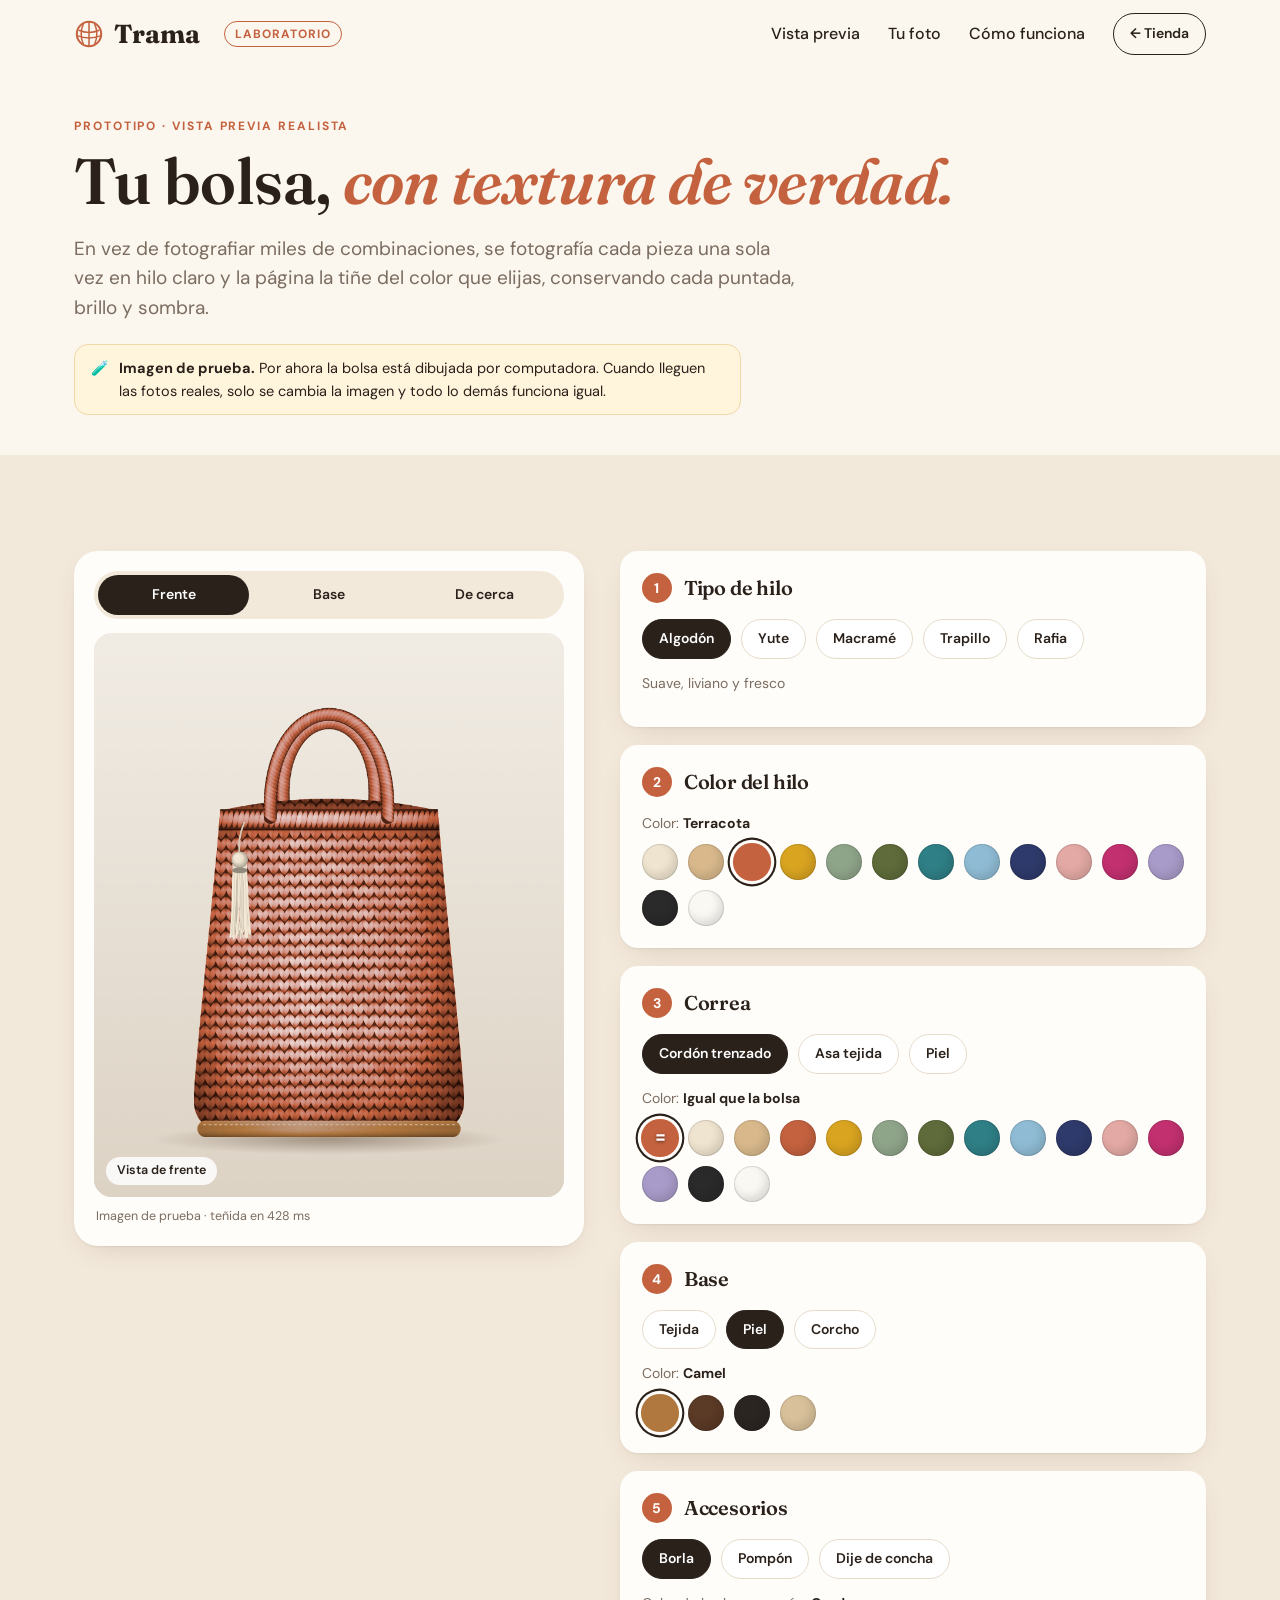
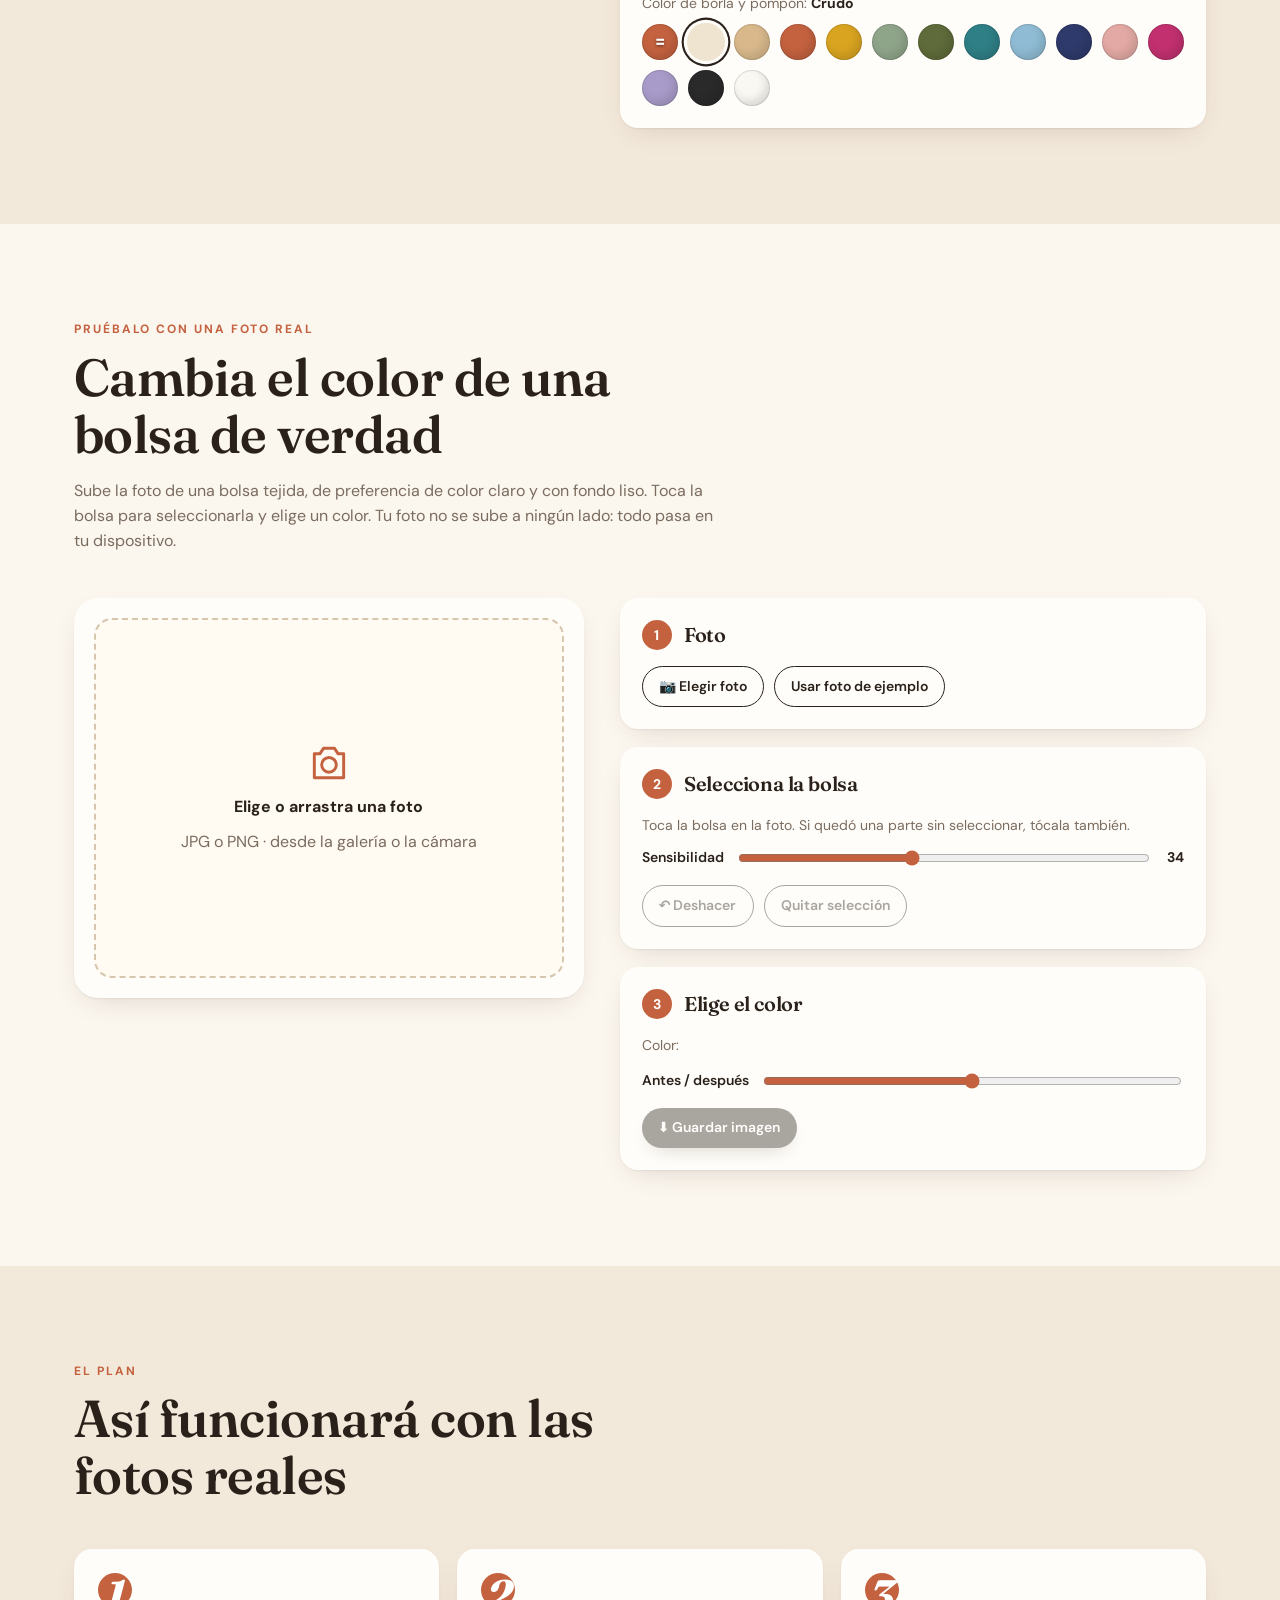
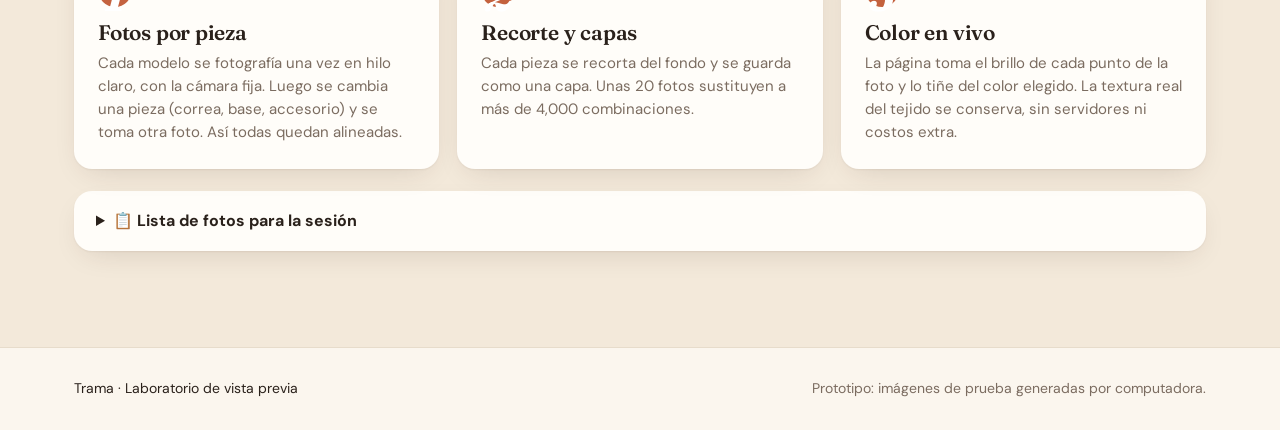
==== prototipo/index.html @ 17f7ac02 "Preview lab prototype: layered recoloring engine, test bag and try-your-photo tool" ====
<!doctype html>
<html lang="es">
<head>
  <meta charset="utf-8">
  <meta name="viewport" content="width=device-width, initial-scale=1">
  <title>Trama · Laboratorio de vista previa</title>
  <meta name="description" content="Prototipo de Trama: vista previa realista de bolsas tejidas recoloreando fotos reales por capas.">
  <meta name="robots" content="noindex">
  <link rel="preconnect" href="https://fonts.googleapis.com">
  <link rel="preconnect" href="https://fonts.gstatic.com" crossorigin>
  <link href="https://fonts.googleapis.com/css2?family=Fraunces:ital,opsz,wght@0,9..144,400;0,9..144,600;0,9..144,700;1,9..144,400;1,9..144,600&family=DM+Sans:wght@400;500;600;700&display=swap" rel="stylesheet">
  <link rel="stylesheet" href="../styles.css">
  <link rel="stylesheet" href="proto.css?v=5">
</head>
<body>
  <header class="nav">
    <div class="wrap nav-in">
      <a href="../" class="logo" aria-label="Trama, ir a la tienda">
        <svg viewBox="0 0 32 32" aria-hidden="true"><circle cx="16" cy="16" r="13" fill="none" stroke="currentColor" stroke-width="2.2"/><path d="M5 12c7 3 15 3 22 0M4 18c8 3 16 3 24 0M10 5c-3 7-3 15 0 22M16 3v26M22 5c3 7 3 15 0 22" fill="none" stroke="currentColor" stroke-width="1.6"/></svg>
        <span>Trama</span>
      </a>
      <span class="lab-badge">Laboratorio</span>
      <nav class="links">
        <a href="#lab">Vista previa</a>
        <a href="#foto">Tu foto</a>
        <a href="#como">Cómo funciona</a>
      </nav>
      <a class="btn btn-ghost btn-sm back" href="../">← Tienda</a>
    </div>
  </header>

  <main>
    <section class="wrap lab-hero">
      <p class="eyebrow">Prototipo · Vista previa realista</p>
      <h1>Tu bolsa, <em>con textura de verdad.</em></h1>
      <p class="lead">En vez de fotografiar miles de combinaciones, se fotografía cada pieza una sola vez en hilo claro y la página la tiñe del color que elijas, conservando cada puntada, brillo y sombra.</p>
      <p class="lab-note"><span aria-hidden="true">🧪</span><span><b>Imagen de prueba.</b> Por ahora la bolsa está dibujada por computadora. Cuando lleguen las fotos reales, solo se cambia la imagen y todo lo demás funciona igual.</span></p>
    </section>

    <!-- CONFIGURADOR -->
    <section class="section taller lab" id="lab">
      <div class="wrap config">
        <aside class="preview">
          <div class="preview-card">
            <div class="views" role="tablist" aria-label="Vista">
              <button role="tab" data-view="front" class="on">Frente</button>
              <button role="tab" data-view="bottom">Base</button>
              <button role="tab" data-view="close">De cerca</button>
            </div>
            <div class="lab-stage" id="labStage">
              <canvas id="stage" width="800" height="960" aria-label="Vista previa de la bolsa"></canvas>
              <span class="stage-tag" id="stageTag">Vista de frente</span>
              <span class="busy-tag">Tejiendo…</span>
            </div>
            <p class="perf" id="perf"></p>
          </div>
        </aside>

        <div class="steps">
          <div class="step">
            <h3><span>1</span> Tipo de hilo</h3>
            <div class="opts-chips" id="yarns"></div>
            <p class="label" id="yarnDesc"></p>
          </div>
          <div class="step">
            <h3><span>2</span> Color del hilo</h3>
            <p class="label">Color: <b id="colorName"></b></p>
            <div class="swatches" id="colors"></div>
          </div>
          <div class="step">
            <h3><span>3</span> Correa</h3>
            <div class="opts-chips" id="straps"></div>
            <p class="label">Color: <b id="strapColorName"></b></p>
            <div class="swatches" id="strapColors"></div>
          </div>
          <div class="step">
            <h3><span>4</span> Base</h3>
            <div class="opts-chips" id="bases"></div>
            <p class="label">Color: <b id="baseColorName"></b></p>
            <div class="swatches" id="baseColors"></div>
          </div>
          <div class="step">
            <h3><span>5</span> Accesorios</h3>
            <div class="opts-chips" id="accs"></div>
            <p class="label">Color de borla y pompón: <b id="accColorName"></b></p>
            <div class="swatches" id="accColors"></div>
          </div>
        </div>
      </div>
    </section>

    <!-- PRUEBA CON TU FOTO -->
    <section class="section" id="foto">
      <div class="wrap">
        <div class="section-head">
          <p class="eyebrow">Pruébalo con una foto real</p>
          <h2>Cambia el color de una bolsa de verdad</h2>
          <p class="muted">Sube la foto de una bolsa tejida, de preferencia de color claro y con fondo liso. Toca la bolsa para seleccionarla y elige un color. Tu foto no se sube a ningún lado: todo pasa en tu dispositivo.</p>
        </div>
        <div class="config try">
          <div class="preview">
            <div class="preview-card">
              <label class="drop" id="drop">
                <input type="file" accept="image/*" id="file" hidden>
                <svg viewBox="0 0 24 24" aria-hidden="true"><path d="M4 7h3l2-3h6l2 3h3v13H4z" fill="none" stroke="currentColor" stroke-width="1.6" stroke-linejoin="round"/><circle cx="12" cy="13" r="4" fill="none" stroke="currentColor" stroke-width="1.6"/></svg>
                <b>Elige o arrastra una foto</b>
                <span class="muted">JPG o PNG · desde la galería o la cámara</span>
              </label>
              <div class="cmp" id="cmp" hidden>
                <canvas id="photo"></canvas>
                <div class="split-line" id="splitLine" hidden></div>
                <span class="cmp-tag left" id="tagBefore" hidden>Antes</span>
                <span class="cmp-tag right" id="tagAfter" hidden>Después</span>
                <span class="cmp-hint" id="cmpHint">👆 Toca la bolsa para seleccionarla</span>
              </div>
            </div>
          </div>

          <div class="steps">
            <div class="step">
              <h3><span>1</span> Foto</h3>
              <div class="row-btns">
                <button class="btn btn-ghost btn-sm" id="pickPhoto">📷 Elegir foto</button>
                <button class="btn btn-ghost btn-sm" id="samplePhoto">Usar foto de ejemplo</button>
              </div>
            </div>
            <div class="step">
              <h3><span>2</span> Selecciona la bolsa</h3>
              <p class="label">Toca la bolsa en la foto. Si quedó una parte sin seleccionar, tócala también.</p>
              <label class="range-row">
                <span>Sensibilidad</span>
                <input type="range" id="tol" min="8" max="70" value="34">
                <b id="tolVal">34</b>
              </label>
              <div class="row-btns">
                <button class="btn btn-ghost btn-sm" id="undo" disabled>↶ Deshacer</button>
                <button class="btn btn-ghost btn-sm" id="clearSel" disabled>Quitar selección</button>
              </div>
            </div>
            <div class="step">
              <h3><span>3</span> Elige el color</h3>
              <p class="label">Color: <b id="photoColorName"></b></p>
              <div class="swatches" id="photoColors"></div>
              <label class="range-row">
                <span>Antes / después</span>
                <input type="range" id="split" min="0" max="100" value="50">
              </label>
              <button class="btn btn-primary btn-sm" id="savePhoto" disabled>⬇ Guardar imagen</button>
            </div>
          </div>
        </div>
      </div>
    </section>

    <!-- CÓMO FUNCIONARÁ -->
    <section class="section taller" id="como">
      <div class="wrap">
        <div class="section-head">
          <p class="eyebrow">El plan</p>
          <h2>Así funcionará con las fotos reales</h2>
        </div>
        <div class="how-grid">
          <article class="how-card"><span class="pn">1</span><h3>Fotos por pieza</h3><p>Cada modelo se fotografía una vez en hilo claro, con la cámara fija. Luego se cambia una pieza (correa, base, accesorio) y se toma otra foto. Así todas quedan alineadas.</p></article>
          <article class="how-card"><span class="pn">2</span><h3>Recorte y capas</h3><p>Cada pieza se recorta del fondo y se guarda como una capa. Unas 20 fotos sustituyen a más de 4,000 combinaciones.</p></article>
          <article class="how-card"><span class="pn">3</span><h3>Color en vivo</h3><p>La página toma el brillo de cada punto de la foto y lo tiñe del color elegido. La textura real del tejido se conserva, sin servidores ni costos extra.</p></article>
        </div>
        <details class="checklist">
          <summary>📋 Lista de fotos para la sesión</summary>
          <ul>
            <li><b>Bolsa de frente</b> en hilo crudo o blanco, sin correa ni accesorios. Tripié fijo, luz suave, fondo liso.</li>
            <li><b>Misma toma con cada correa</b> puesta, una foto por correa, sin mover la cámara.</li>
            <li><b>Misma toma con cada accesorio</b> (borla, pompón, dije…).</li>
            <li><b>Vista de la base</b>, una foto por tipo de base.</li>
            <li><b>De cerca (macro)</b> de cada tipo de hilo y puntada, de frente al tejido: una con luz pareja y otra con luz de lado.</li>
            <li>Modo manual: misma exposición y balance de blancos en todas, sin quemar los blancos. RAW si se puede.</li>
          </ul>
        </details>
      </div>
    </section>
  </main>

  <footer class="footer">
    <div class="wrap footer-in">
      <p>Trama · Laboratorio de vista previa</p>
      <p class="muted">Prototipo: imágenes de prueba generadas por computadora.</p>
    </div>
  </footer>

  <div class="toast" id="toast" role="status" aria-live="polite"></div>

  <script src="../bag.js"></script>
  <script src="recolor.js?v=5"></script>
  <script src="demo.js?v=5"></script>
  <script src="proto.js?v=5"></script>
</body>
</html>
---- styles.css ----
:root {
  --bg: #fbf6ee;
  --bg-2: #f3e9da;
  --card: #fffdf9;
  --ink: #2a211b;
  --muted: #7b6c60;
  --line: #e7dccb;
  --accent: #c4623f;
  --accent-ink: #fff;
  --gold: #d9a420;
  --radius: 18px;
  --shadow: 0 1px 2px rgba(60, 35, 20, .06), 0 10px 30px -12px rgba(60, 35, 20, .18);
  --serif: 'Fraunces', Georgia, serif;
  --sans: 'DM Sans', system-ui, sans-serif;
}

* { box-sizing: border-box; }
html { scroll-behavior: smooth; scroll-padding-top: 76px; }
body { margin: 0; background: var(--bg); color: var(--ink); font: 16px/1.55 var(--sans); -webkit-font-smoothing: antialiased; overflow-x: hidden; }
img, svg { display: block; max-width: 100%; }
button { font: inherit; color: inherit; cursor: pointer; }
a { color: inherit; }
.wrap { max-width: 1180px; margin: 0 auto; padding: 0 24px; }
.muted { color: var(--muted); }
.eyebrow { text-transform: uppercase; letter-spacing: .16em; font-size: 12px; font-weight: 700; color: var(--accent); margin: 0 0 10px; }
h1, h2, h3, h4 { font-family: var(--serif); font-weight: 600; line-height: 1.1; margin: 0; letter-spacing: -.01em; }

/* Botones */
.btn { display: inline-flex; align-items: center; justify-content: center; gap: 8px; border: 0; border-radius: 999px; padding: 14px 24px; font-weight: 600; text-decoration: none; transition: transform .15s, box-shadow .2s, background .2s; }
.btn:active { transform: scale(.97); }
.btn-primary { background: var(--ink); color: #fff; box-shadow: 0 8px 20px -10px rgba(42, 33, 27, .6); }
.btn-primary:hover { background: var(--accent); }
.btn-primary:disabled { opacity: .4; cursor: not-allowed; background: var(--ink); }
.btn-ghost { background: transparent; border: 1.5px solid var(--ink); }
.btn-ghost:hover { background: var(--ink); color: #fff; }
.btn-sm { padding: 9px 16px; font-size: 14px; }
.btn-block { width: 100%; }
.btn-surprise { background: linear-gradient(110deg, #f6d36b, #e98a6a, #c78ad8, #e98a6a, #f6d36b); color: #2a211b; padding: 10px 16px; font-size: 14px; background-size: 200% 100%; white-space: nowrap; animation: shimmer 4s linear infinite; }
@keyframes shimmer { to { background-position: 200% 0; } }
.icon-btn { width: 38px; height: 38px; border-radius: 50%; border: 1px solid var(--line); background: var(--card); display: grid; place-items: center; }
.icon-btn svg { width: 18px; }
.icon-btn:hover { border-color: var(--ink); }

/* Nav */
.nav { position: sticky; top: 0; z-index: 40; background: rgba(251, 246, 238, .82); backdrop-filter: blur(12px); border-bottom: 1px solid transparent; }
.nav-in { display: flex; align-items: center; gap: 24px; height: 68px; }
.logo { display: flex; align-items: center; gap: 10px; text-decoration: none; font-family: var(--serif); font-size: 26px; font-weight: 700; color: var(--ink); }
.logo svg { width: 30px; color: var(--accent); }
.links { margin-left: auto; display: flex; gap: 28px; }
.links a { text-decoration: none; font-weight: 500; position: relative; }
.links a::after { content: ''; position: absolute; left: 0; right: 100%; bottom: -4px; height: 2px; background: var(--accent); transition: right .25s; }
.links a:hover::after { right: 0; }
.cart-btn { position: relative; width: 44px; height: 44px; border-radius: 50%; border: 1.5px solid var(--ink); background: transparent; display: grid; place-items: center; }
.cart-btn svg { width: 22px; }
.cart-btn.bump { animation: bump .5s; }
@keyframes bump { 30% { transform: scale(1.2) rotate(-8deg); } 60% { transform: scale(.95) rotate(4deg); } }
.cart-count { position: absolute; top: -6px; right: -6px; min-width: 20px; height: 20px; border-radius: 10px; background: var(--accent); color: #fff; font-size: 12px; font-weight: 700; display: grid; place-items: center; padding: 0 5px; transform: scale(0); transition: transform .25s; }
.cart-count.show { transform: scale(1); }

/* Hero */
.hero { position: relative; overflow: hidden; }
.hero-in { display: grid; grid-template-columns: 1.05fr 1fr; gap: 40px; align-items: center; padding-top: 48px; padding-bottom: 56px; }
.hero h1 { font-size: clamp(44px, 6.4vw, 84px); font-weight: 600; }
.hero h1 em { color: var(--accent); font-weight: 400; }
.lead { font-size: 19px; color: var(--muted); max-width: 30em; margin: 22px 0 30px; }
.hero-cta { display: flex; gap: 12px; flex-wrap: wrap; }
.hero-facts { list-style: none; padding: 0; margin: 40px 0 0; display: flex; gap: 36px; }
.hero-facts strong { display: block; font-family: var(--serif); font-size: 30px; }
.hero-facts span { color: var(--muted); font-size: 14px; }
.hero-visual { position: relative; aspect-ratio: 1 / 1.02; display: grid; place-items: center; }
.hero-blob { position: absolute; inset: 6%; background: radial-gradient(circle at 30% 30%, #f7d9b8, #eec3a3 45%, #e3a98b); border-radius: 46% 54% 58% 42% / 48% 42% 58% 52%; animation: blob 14s ease-in-out infinite; }
@keyframes blob { 50% { border-radius: 58% 42% 44% 56% / 42% 58% 42% 58%; transform: rotate(8deg); } }
.hero-bag { position: relative; width: 78%; transition: opacity .35s, transform .35s; }
.hero-bag.fade { opacity: 0; transform: translateY(10px) scale(.97); }
.hero-tag { position: absolute; bottom: 4%; left: 50%; transform: translateX(-50%); background: var(--card); padding: 8px 16px 8px 10px; border-radius: 999px; box-shadow: var(--shadow); font-weight: 600; font-size: 14px; display: flex; align-items: center; gap: 8px; white-space: nowrap; margin: 0; }
.hero-tag span { width: 16px; height: 16px; border-radius: 50%; background: var(--c); box-shadow: inset 0 0 0 2px rgba(0,0,0,.08); }
.yarn { position: absolute; border-radius: 50%; background: repeating-linear-gradient(35deg, var(--y) 0 5px, color-mix(in srgb, var(--y) 70%, #000) 5px 7px); box-shadow: inset -6px -8px 14px rgba(0,0,0,.2); animation: float 6s ease-in-out infinite; }
.y1 { --y: #2f7f86; width: 64px; height: 64px; top: 8%; right: 6%; }
.y2 { --y: #d9a420; width: 44px; height: 44px; bottom: 16%; left: 2%; animation-delay: -2s; }
.y3 { --y: #c2306f; width: 30px; height: 30px; top: 18%; left: 8%; animation-delay: -4s; }
@keyframes float { 50% { transform: translateY(-14px) rotate(25deg); } }

.marquee { background: var(--ink); color: #f7ecdc; overflow: hidden; padding: 14px 0; }
.marquee-in { display: flex; gap: 28px; width: max-content; animation: marquee 30s linear infinite; font-family: var(--serif); font-size: 22px; font-style: italic; }
@keyframes marquee { to { transform: translateX(-50%); } }

/* Bolsa SVG */
.bag-swing { transform-origin: 150px 40px; transform-box: view-box; animation: sway 5s ease-in-out infinite; }
.bag-swing.wiggle { animation: wiggle .7s ease-out, sway 5s ease-in-out .7s infinite; }
@keyframes sway { 50% { transform: rotate(1.6deg); } }
@keyframes wiggle { 0% { transform: rotate(-5deg) scale(.97); } 40% { transform: rotate(3.5deg); } 70% { transform: rotate(-1.5deg); } 100% { transform: rotate(0); } }

/* Secciones */
.section { padding: 96px 0; }
.section-head { max-width: 640px; margin-bottom: 44px; }
.section-head h2 { font-size: clamp(34px, 4.4vw, 52px); margin-bottom: 12px; }

/* Presets */
.presets { display: grid; grid-template-columns: repeat(3, 1fr); gap: 24px; }
.preset { position: relative; background: var(--card); border-radius: var(--radius); box-shadow: var(--shadow); overflow: hidden; display: flex; flex-direction: column; transition: transform .25s, box-shadow .25s; }
.preset:hover { transform: translateY(-6px); box-shadow: 0 24px 50px -20px rgba(60, 35, 20, .35); }
.preset-art { background: color-mix(in srgb, var(--tint) 22%, #fbf3e8); padding: 26px 30px 6px; }
.preset-art svg { transition: transform .4s; }
.preset:hover .preset-art svg { transform: scale(1.04) rotate(-1.5deg); }
.badge { position: absolute; top: 14px; left: 14px; z-index: 2; background: var(--ink); color: #fff; font-size: 12px; font-weight: 700; padding: 5px 11px; border-radius: 999px; }
.preset-info { display: flex; justify-content: space-between; gap: 12px; padding: 18px 20px 6px; }
.preset-info h3 { font-size: 22px; }
.preset-info p { margin: 4px 0 0; font-size: 14px; }
.preset-price { font-family: var(--serif); font-size: 22px; font-weight: 600; }
.preset-actions { display: flex; gap: 10px; padding: 12px 20px 20px; margin-top: auto; }
.preset-actions .btn { flex: 1; }

/* Taller */
.taller { background: var(--bg-2); }
.config { display: grid; grid-template-columns: minmax(0, 1fr) minmax(0, 1.15fr); gap: 36px; align-items: start; }
.preview { position: sticky; top: 88px; }
.preview-card { background: var(--card); border-radius: 24px; padding: 20px; box-shadow: var(--shadow); }
.preview-top { display: flex; justify-content: space-between; align-items: center; }
.design-name { font-family: var(--serif); font-size: 22px; font-weight: 600; }
.stage { position: relative; overflow: hidden; background: radial-gradient(circle at 50% 40%, #fff, #f4ebde 70%); border-radius: 18px; margin: 14px 0; padding: 10px 40px 0; cursor: zoom-in; }
.stage > .bag-svg { max-height: 52vh; margin: 0 auto; }
.lens { position: absolute; top: 0; left: 0; width: 140px; height: 140px; border-radius: 50%; overflow: hidden; pointer-events: none; opacity: 0; transition: opacity .2s; background: #fff; box-shadow: 0 0 0 4px #fff, 0 12px 30px rgba(0,0,0,.25); }
.lens-in { position: absolute; top: 0; left: 0; }
.stage.zooming .lens { opacity: 1; }
.lens-hint { position: absolute; left: 12px; bottom: 10px; font-size: 12px; color: var(--muted); background: rgba(255,255,255,.8); padding: 4px 10px; border-radius: 999px; transition: opacity .2s; }
.stage.zooming .lens-hint { opacity: 0; }
@media (hover: none) { .lens, .lens-hint { display: none; } }
.preview-meta { display: flex; justify-content: space-between; align-items: center; gap: 12px; }
.price { font-family: var(--serif); font-size: 36px; font-weight: 700; display: block; line-height: 1; }
.days { font-size: 13px; color: var(--muted); }
.summary { list-style: none; padding: 0; margin: 16px 0; border-top: 1px solid var(--line); }
.summary li { display: flex; justify-content: space-between; gap: 16px; padding: 8px 0; border-bottom: 1px dashed var(--line); font-size: 14px; }
.summary span { color: var(--muted); }
.summary b { text-align: right; font-weight: 600; }
.dot { display: inline-block; width: 10px; height: 10px; border-radius: 50%; background: var(--c); margin: 0 4px 0 6px; vertical-align: 0; box-shadow: inset 0 0 0 1px rgba(0,0,0,.15); }

.steps { display: flex; flex-direction: column; gap: 18px; }
.step { background: var(--card); border-radius: var(--radius); padding: 22px; box-shadow: var(--shadow); }
.step h3 { font-size: 20px; display: flex; align-items: center; gap: 12px; margin-bottom: 16px; }
.step h3 span { width: 30px; height: 30px; border-radius: 50%; background: var(--accent); color: #fff; font: 700 14px var(--sans); display: grid; place-items: center; }
.label { margin: 4px 0 10px; font-size: 14px; color: var(--muted); }
.label b { color: var(--ink); }

.opts { display: grid; gap: 10px; }
.opts-thumbs { grid-template-columns: repeat(auto-fill, minmax(118px, 1fr)); }
.opts-yarn { grid-template-columns: repeat(auto-fill, minmax(150px, 1fr)); }
.opt { position: relative; text-align: left; background: #fff; border: 1.5px solid var(--line); border-radius: 14px; padding: 10px; display: flex; flex-direction: column; gap: 2px; transition: border-color .2s, transform .15s, box-shadow .2s; }
.opt:hover { border-color: #cdb79c; transform: translateY(-2px); }
.opt.on { border-color: var(--ink); box-shadow: 0 0 0 3px rgba(42, 33, 27, .08); }
.opt.on::after { content: '✓'; position: absolute; top: 8px; right: 8px; width: 20px; height: 20px; border-radius: 50%; background: var(--ink); color: #fff; font-size: 11px; display: grid; place-items: center; }
.opt-thumb { background: #f8f1e6; border-radius: 10px; margin-bottom: 6px; padding: 4px 8px 0; }
.opts-yarn .opt { flex-direction: row; flex-wrap: wrap; align-items: center; column-gap: 10px; }
.opts-yarn .opt-thumb { width: 44px; height: 44px; padding: 0; overflow: hidden; margin: 0; border-radius: 50%; box-shadow: inset 0 0 0 1px rgba(0,0,0,.1); flex: none; }
.opts-yarn .opt-name { flex: 1; }
.opts-yarn .opt-desc, .opts-yarn .opt-price { width: 100%; }
.opt-name { font-weight: 600; font-size: 15px; }
.opt-desc { font-size: 12.5px; color: var(--muted); line-height: 1.35; }
.opt-price { font-size: 12.5px; font-weight: 700; color: var(--accent); }

.swatches { display: flex; flex-wrap: wrap; gap: 10px; margin-bottom: 16px; }
.sw { width: 36px; height: 36px; border-radius: 50%; border: 0; background: var(--c); box-shadow: inset 0 0 0 1px rgba(0,0,0,.12), inset -4px -5px 8px rgba(0,0,0,.12); transition: transform .15s; position: relative; }
.sw:hover { transform: scale(1.12); }
.sw.on { box-shadow: 0 0 0 3px var(--card), 0 0 0 5px var(--ink); transform: scale(1.06); }

.opts-chips { display: flex; flex-wrap: wrap; gap: 10px; }
.chip { display: flex; align-items: center; gap: 8px; padding: 6px 14px 6px 6px; border-radius: 999px; border: 1.5px solid var(--line); background: #fff; font-weight: 600; font-size: 14px; }
.chip-art { width: 28px; height: 28px; border-radius: 50%; overflow: hidden; box-shadow: inset 0 0 0 1px rgba(0,0,0,.12); }
.chip:hover { border-color: #cdb79c; }
.chip.on { border-color: var(--ink); background: var(--ink); color: #fff; }

.opts-acc { grid-template-columns: repeat(auto-fill, minmax(160px, 1fr)); }
.acc { position: relative; display: grid; grid-template-columns: 34px 1fr; grid-template-rows: auto auto; column-gap: 10px; align-items: center; text-align: left; border: 1.5px solid var(--line); background: #fff; border-radius: 14px; padding: 10px 12px; }
.acc-ico { grid-row: span 2; width: 34px; height: 34px; border-radius: 10px; background: var(--bg-2); display: grid; place-items: center; font-size: 17px; }
.acc-name { font-weight: 600; font-size: 14px; }
.acc .tick { position: absolute; top: 8px; right: 8px; width: 20px; height: 20px; border-radius: 6px; border: 1.5px solid var(--line); font-size: 11px; display: grid; place-items: center; color: transparent; }
.acc.on { border-color: var(--ink); }
.acc.on .tick { background: var(--ink); border-color: var(--ink); color: #fff; }
.acc:hover { border-color: #cdb79c; }

.acc { padding-right: 34px; }

.mbar { display: none; }
@media (max-width: 960px) {
  .mbar { display: flex; align-items: center; gap: 12px; position: fixed; left: 12px; right: 12px; bottom: 12px; z-index: 45; background: var(--card); border-radius: 20px; padding: 8px 8px 8px 8px; box-shadow: 0 12px 40px -8px rgba(42, 33, 27, .4); transform: translateY(130%); transition: transform .35s cubic-bezier(.2, .8, .2, 1); }
  .show-mbar .mbar { transform: none; }
  .mbar-art { width: 56px; height: 56px; flex: none; border: 0; border-radius: 14px; background: var(--bg-2); padding: 3px 5px 0; }
  .mbar-info { flex: 1; min-width: 0; display: flex; flex-direction: column; line-height: 1.2; }
  .mbar-info b { font-family: var(--serif); font-size: 22px; }
  .mbar-info span { font-size: 13px; color: var(--muted); white-space: nowrap; overflow: hidden; text-overflow: ellipsis; }
}

.monogram {display: flex; flex-direction: column; gap: 8px; margin-top: 16px; font-weight: 600; font-size: 14px; }
.monogram small { color: var(--muted); font-weight: 400; }
.monogram input { font: italic 600 22px var(--serif); letter-spacing: .1em; padding: 10px 16px; border-radius: 12px; border: 1.5px solid var(--line); background: #fff; max-width: 220px; text-transform: uppercase; }
.monogram input:focus { outline: none; border-color: var(--ink); }

/* Proceso */
.process { list-style: none; padding: 0; margin: 0; display: grid; grid-template-columns: repeat(4, 1fr); gap: 20px; counter-reset: p; }
.process li { padding: 26px; border-radius: var(--radius); background: var(--card); box-shadow: var(--shadow); }
.pn { font-family: var(--serif); font-size: 44px; font-style: italic; color: var(--accent); display: block; line-height: 1; margin-bottom: 16px; }
.process h4 { font-size: 22px; margin-bottom: 8px; }
.process p { margin: 0; color: var(--muted); font-size: 15px; }

.footer { border-top: 1px solid var(--line); padding: 30px 0; }
.footer-in { display: flex; justify-content: space-between; align-items: center; gap: 16px; flex-wrap: wrap; }
.footer p { margin: 0; font-size: 14px; }

/* Carrito */
.scrim { position: fixed; inset: 0; background: rgba(30, 20, 14, .4); opacity: 0; pointer-events: none; transition: opacity .3s; z-index: 50; }
.drawer { position: fixed; top: 0; right: 0; bottom: 0; width: min(420px, 100vw); background: var(--bg); z-index: 60; display: flex; flex-direction: column; transform: translateX(100%); transition: transform .35s cubic-bezier(.2, .8, .2, 1); box-shadow: -20px 0 50px rgba(0,0,0,.15); }
.cart-open .scrim { opacity: 1; pointer-events: auto; }
.cart-open .drawer { transform: none; }
.drawer-head { display: flex; justify-content: space-between; align-items: center; padding: 20px 22px; border-bottom: 1px solid var(--line); }
.drawer-head h3 { font-size: 24px; }
.drawer-body { flex: 1; overflow-y: auto; padding: 8px 22px; }
.drawer-foot { padding: 20px 22px; border-top: 1px solid var(--line); }
.total { display: flex; justify-content: space-between; align-items: baseline; margin-bottom: 14px; }
.total strong { font-family: var(--serif); font-size: 28px; }
.ci { display: grid; grid-template-columns: 76px 1fr auto; gap: 14px; padding: 14px 0; border-bottom: 1px solid var(--line); align-items: center; }
.ci-art { background: var(--bg-2); border-radius: 12px; padding: 4px 6px 0; }
.ci-info { display: flex; flex-direction: column; gap: 2px; min-width: 0; }
.ci-info .muted { font-size: 13px; }
.ci-price { font-weight: 700; align-self: start; }
.qty { display: flex; align-items: center; gap: 8px; margin-top: 6px; }
.qty button:not(.link) { width: 26px; height: 26px; border-radius: 50%; border: 1px solid var(--line); background: #fff; line-height: 1; }
.qty .link { background: none; border: 0; color: var(--muted); text-decoration: underline; font-size: 13px; margin-left: 8px; }
.empty { text-align: center; padding: 60px 10px; }

.toast { position: fixed; left: 50%; top: 84px; transform: translate(-50%, -180px); background: var(--ink); color: #fff; padding: 13px 22px; border-radius: 999px; font-weight: 600; font-size: 15px; z-index: 80; transition: transform .35s cubic-bezier(.2, .8, .2, 1); max-width: calc(100vw - 32px); text-align: center; }
.toast.show { transform: translate(-50%, 0); }

.confetti { position: fixed; inset: 0; pointer-events: none; z-index: 90; }
.confetti span { position: absolute; top: 60vh; width: 9px; height: 14px; border-radius: 3px; animation: pop 1.4s cubic-bezier(.2, .7, .4, 1) forwards; }
@keyframes pop { to { transform: translate(var(--dx), var(--dy)) rotate(var(--r)); opacity: 0; } }

@media (prefers-reduced-motion: reduce) {
  *, *::before, *::after { animation: none !important; transition: none !important; }
}

/* Responsive */
@media (max-width: 960px) {
  .hero-in { grid-template-columns: 1fr; padding-top: 24px; }
  .hero-visual { max-width: 460px; margin: 0 auto; width: 100%; }
  .presets { grid-template-columns: repeat(2, 1fr); }
  .config { grid-template-columns: 1fr; }
  .preview { position: static; }
  .process { grid-template-columns: repeat(2, 1fr); }
}
@media (max-width: 640px) {
  .wrap { padding: 0 16px; }
  .links { display: none; }
  .cart-btn { margin-left: auto; }
  .section { padding: 64px 0; }
  .presets { grid-template-columns: 1fr; }
  .process { grid-template-columns: 1fr; }
  .hero-facts { gap: 22px; }
  .lead { font-size: 17px; }
  .stage { padding: 6px 16px 0; }
  .opts-thumbs { grid-template-columns: repeat(2, 1fr); }
  .opts-yarn, .opts-acc { grid-template-columns: 1fr 1fr; }
}

/* Botón de instalar la app (solo aparece si el navegador lo permite) */
.install-btn { white-space: nowrap; }
.install-btn[hidden] { display: none; }
@media (max-width: 640px) {
  .install-btn { margin-left: auto; padding: 8px 12px; font-size: 13px; }
  .install-btn:not([hidden]) + .cart-btn { margin-left: 0; }
}
---- prototipo/proto.css ----
/* Laboratorio: se apoya en ../styles.css de la tienda y solo agrega lo propio. */
[hidden] { display: none !important; }

.lab-badge { font-size: 12px; font-weight: 700; letter-spacing: .08em; text-transform: uppercase; color: var(--accent); border: 1.5px solid currentColor; border-radius: 999px; padding: 3px 10px; }
.nav .back { margin-left: 4px; }

.lab-hero { padding: 48px 24px 40px; }
.lab-hero h1 { font-size: clamp(38px, 6vw, 64px); }
.lab-hero h1 em { color: var(--accent); font-style: italic; }
.lab-hero .lead { max-width: 38em; margin: 18px 0 22px; }
.lab-note { display: inline-flex; gap: 10px; align-items: flex-start; background: #fff4dc; border: 1px solid #f0d9a8; padding: 12px 16px; border-radius: 14px; font-size: 14.5px; max-width: 46em; margin: 0; }

/* Vista previa */
.views { display: flex; gap: 4px; background: var(--bg-2); padding: 4px; border-radius: 999px; }
.views button { flex: 1; border: 0; background: transparent; padding: 9px 10px; border-radius: 999px; font-weight: 600; font-size: 14px; transition: background .2s, color .2s; }
.views button.on { background: var(--ink); color: #fff; }
.lab-stage { position: relative; border-radius: 18px; overflow: hidden; background: linear-gradient(#f1ece4, #ddd3c5); margin-top: 14px; }
.lab-stage canvas { display: block; width: 100%; height: auto; max-height: 68vh; object-fit: contain; margin: 0 auto; transition: opacity .2s; }
.lab-stage.busy canvas { opacity: .5; }
.stage-tag { position: absolute; left: 12px; bottom: 12px; font-size: 12.5px; font-weight: 600; background: rgba(255, 255, 255, .85); padding: 4px 11px; border-radius: 999px; }
.busy-tag { position: absolute; inset: 0; display: grid; place-items: center; font-family: var(--serif); font-size: 22px; opacity: 0; pointer-events: none; transition: opacity .2s; }
.lab-stage.busy .busy-tag { opacity: 1; }
.perf { margin: 10px 2px 0; font-size: 12.5px; color: var(--muted); }

.sw.same { display: grid; place-items: center; font-weight: 700; font-size: 18px; color: #fff; text-shadow: 0 1px 3px rgba(0, 0, 0, .55); }
.lab .chip, .try .chip { padding: 8px 16px; }
.step .label + .swatches { margin-bottom: 0; }
.opts-chips + .label { margin-top: 14px; }

/* Prueba con tu foto */
.drop { display: flex; flex-direction: column; align-items: center; justify-content: center; gap: 10px; text-align: center; min-height: 360px; border: 2px dashed #d6c6ae; border-radius: 18px; padding: 24px; cursor: pointer; background: #fffaf2; transition: border-color .2s, background .2s; }
.drop svg { width: 44px; color: var(--accent); }
.drop.over, .drop:hover { border-color: var(--accent); background: #fff4e8; }
.cmp { position: relative; border-radius: 18px; overflow: hidden; background: #eee; }
.cmp canvas { display: block; width: 100%; height: auto; cursor: crosshair; touch-action: manipulation; }
.split-line { position: absolute; top: 0; bottom: 0; width: 2px; margin-left: -1px; background: #fff; box-shadow: 0 0 0 1px rgba(0, 0, 0, .15); pointer-events: none; }
.cmp-tag { position: absolute; top: 10px; font-size: 12px; font-weight: 700; background: rgba(42, 33, 27, .75); color: #fff; padding: 4px 10px; border-radius: 999px; pointer-events: none; }
.cmp-tag.left { left: 10px; }
.cmp-tag.right { right: 10px; }
.cmp-hint { position: absolute; left: 50%; bottom: 14px; transform: translateX(-50%); background: var(--ink); color: #fff; font-size: 14px; font-weight: 600; padding: 8px 16px; border-radius: 999px; pointer-events: none; white-space: nowrap; animation: nudge 1.6s ease-in-out infinite; }
@keyframes nudge { 50% { transform: translate(-50%, -4px); } }
.row-btns { display: flex; flex-wrap: wrap; gap: 10px; }
.btn:disabled { opacity: .4; cursor: not-allowed; }
.btn-ghost:disabled:hover { background: transparent; color: inherit; }
.range-row { display: flex; align-items: center; gap: 12px; margin: 4px 0 16px; font-size: 14px; font-weight: 600; }
.range-row input { flex: 1; accent-color: var(--accent); }
.range-row b { width: 2ch; text-align: right; }

/* Cómo funcionará */
.how-grid { display: grid; grid-template-columns: repeat(3, 1fr); gap: 18px; }
.how-card { background: var(--card); border-radius: var(--radius); padding: 24px; box-shadow: var(--shadow); }
.how-card .pn { width: 34px; height: 34px; border-radius: 50%; background: var(--accent); color: #fff; font-weight: 700; display: grid; place-items: center; margin-bottom: 14px; }
.how-card h3 { font-size: 21px; margin-bottom: 8px; }
.how-card p { margin: 0; color: var(--muted); font-size: 15px; }
.checklist { margin-top: 22px; background: var(--card); border-radius: var(--radius); padding: 18px 22px; box-shadow: var(--shadow); }
.checklist summary { cursor: pointer; font-weight: 700; }
.checklist ul { margin: 14px 0 0; padding-left: 20px; display: grid; gap: 8px; color: var(--muted); }
.checklist b { color: var(--ink); }

@media (max-width: 960px) {
  .how-grid { grid-template-columns: 1fr; }
  /* En celular la vista previa se queda fija arriba mientras eliges opciones. */
  .lab .preview { position: sticky; top: 68px; z-index: 30; }
  .lab .preview-card { padding: 10px; border-radius: 0 0 20px 20px; margin: 0 -16px; }
  .lab-stage { margin-top: 8px; }
  .lab-stage canvas { max-height: 34vh; width: auto; }
  .lab .perf { display: none; }
  .drop { min-height: 220px; }
}
@media (max-width: 640px) {
  .lab-badge, .nav .back { display: none; }
  .lab-hero { padding: 28px 16px 28px; }
}
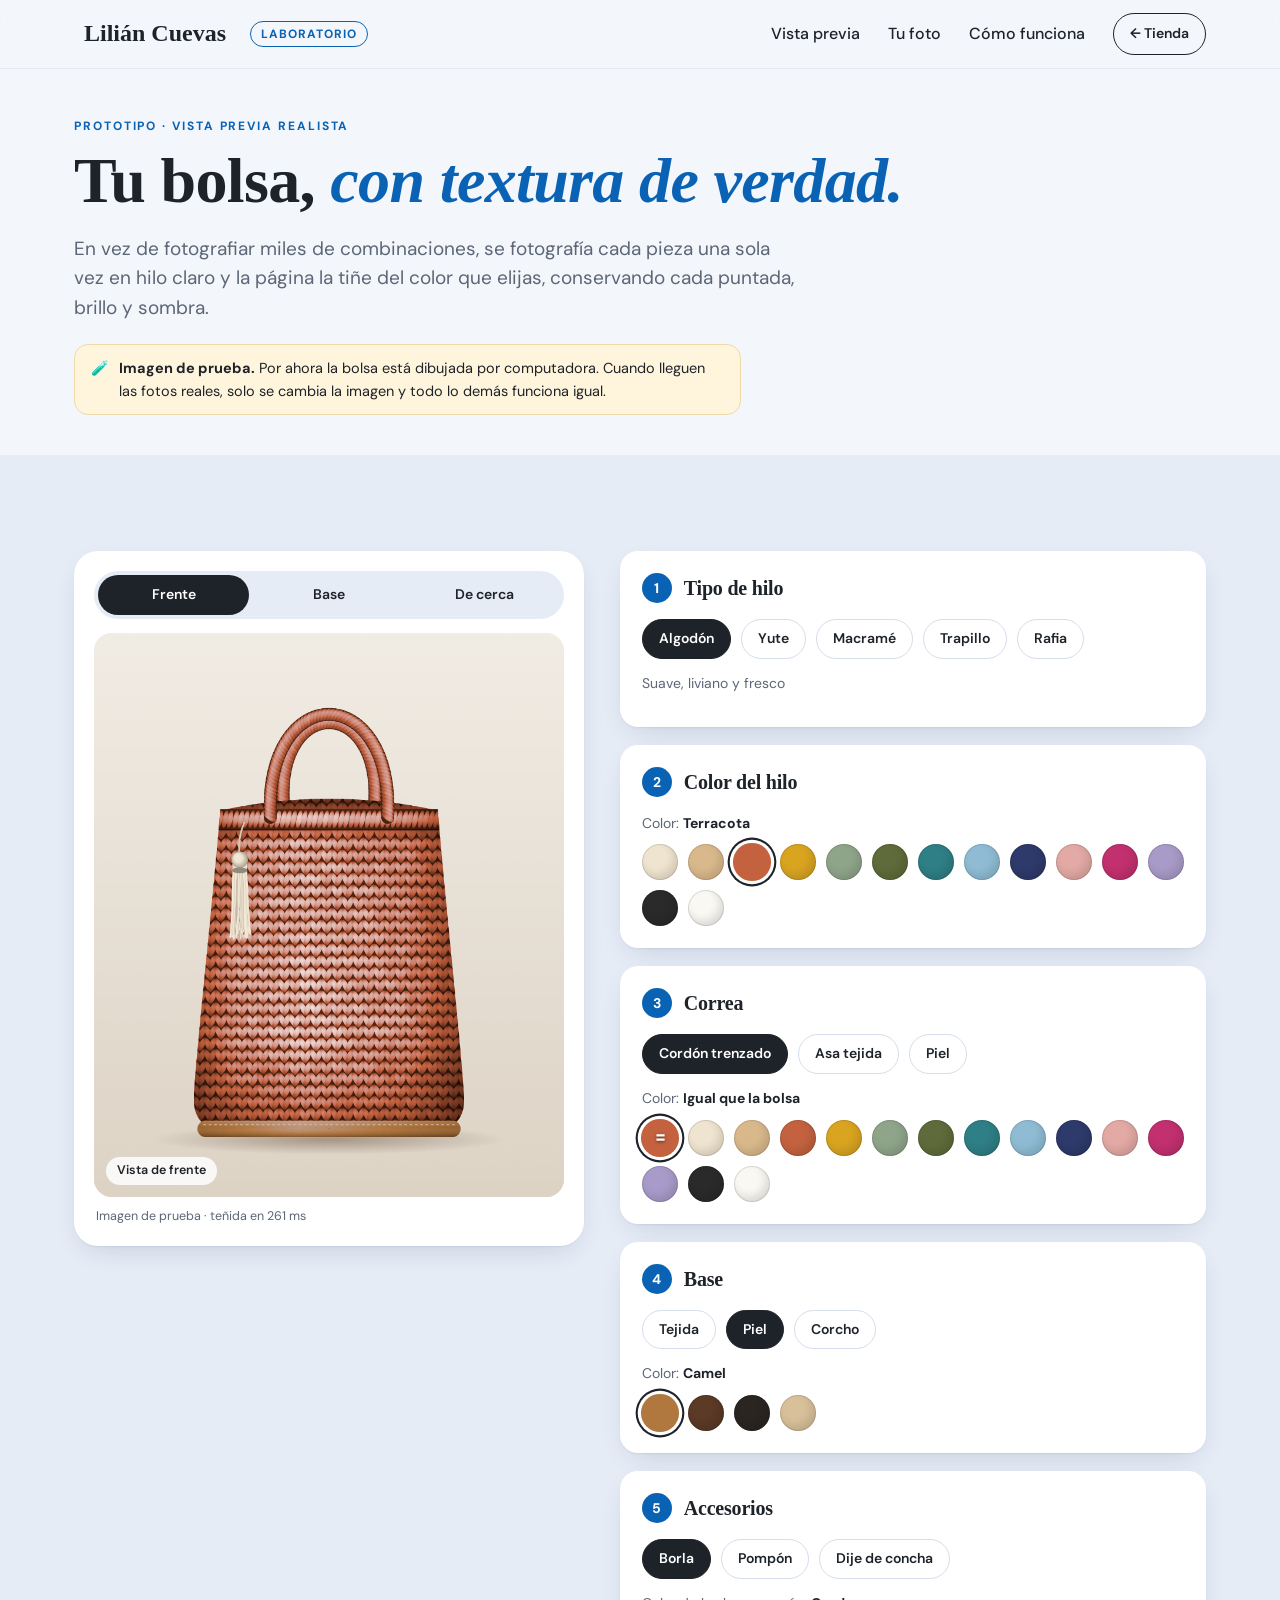
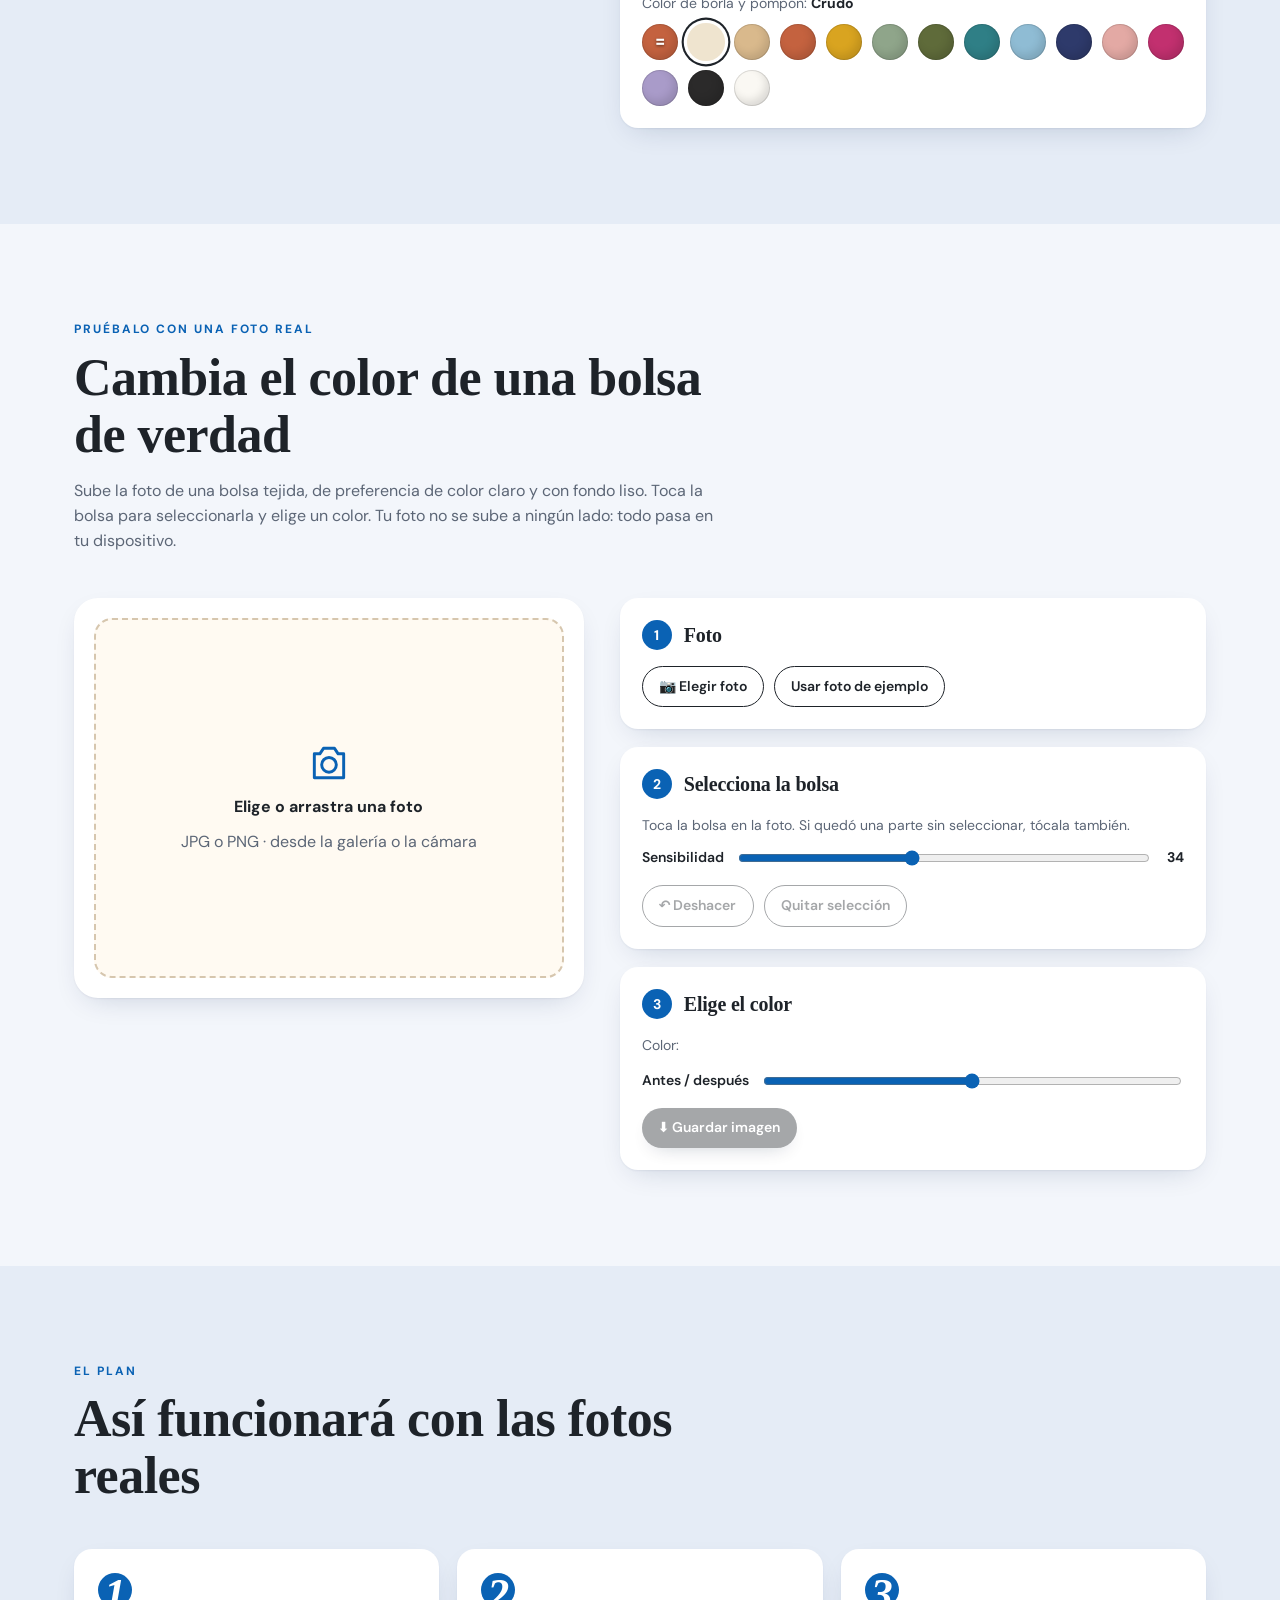
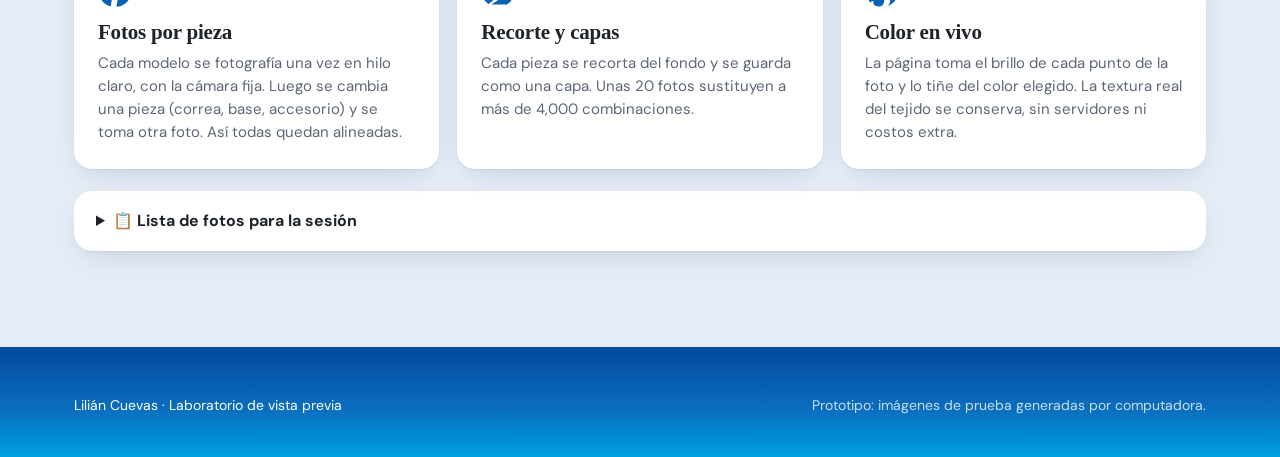
==== commit 6ffa9a90: "Rebrand to Lilián Cuevas: logo, app icons, blue night palette and new hero/footer" ====
--- a/prototipo/index.html
+++ b/prototipo/index.html
@@ -3,8 +3,8 @@
 <head>
   <meta charset="utf-8">
   <meta name="viewport" content="width=device-width, initial-scale=1">
-  <title>Trama · Laboratorio de vista previa</title>
-  <meta name="description" content="Prototipo de Trama: vista previa realista de bolsas tejidas recoloreando fotos reales por capas.">
+  <title>Lilián Cuevas · Laboratorio de vista previa</title>
+  <meta name="description" content="Prototipo de Lilián Cuevas: vista previa realista de bolsas tejidas recoloreando fotos reales por capas.">
   <meta name="robots" content="noindex">
   <link rel="preconnect" href="https://fonts.googleapis.com">
   <link rel="preconnect" href="https://fonts.gstatic.com" crossorigin>
@@ -15,9 +15,9 @@
 <body>
   <header class="nav">
     <div class="wrap nav-in">
-      <a href="../" class="logo" aria-label="Trama, ir a la tienda">
+      <a href="../" class="logo" aria-label="Lilián Cuevas, ir a la tienda">
         <svg viewBox="0 0 32 32" aria-hidden="true"><circle cx="16" cy="16" r="13" fill="none" stroke="currentColor" stroke-width="2.2"/><path d="M5 12c7 3 15 3 22 0M4 18c8 3 16 3 24 0M10 5c-3 7-3 15 0 22M16 3v26M22 5c3 7 3 15 0 22" fill="none" stroke="currentColor" stroke-width="1.6"/></svg>
-        <span>Trama</span>
+        <span>Lilián Cuevas</span>
       </a>
       <span class="lab-badge">Laboratorio</span>
       <nav class="links">
@@ -181,7 +181,7 @@
 
   <footer class="footer">
     <div class="wrap footer-in">
-      <p>Trama · Laboratorio de vista previa</p>
+      <p>Lilián Cuevas · Laboratorio de vista previa</p>
       <p class="muted">Prototipo: imágenes de prueba generadas por computadora.</p>
     </div>
   </footer>
--- a/styles.css
+++ b/styles.css
@@ -1,17 +1,22 @@
+/* Colores tomados del logo de Lilián Cuevas: cielo azul de noche, fierro forjado, plata y luna. */
 :root {
-  --bg: #fbf6ee;
-  --bg-2: #f3e9da;
-  --card: #fffdf9;
-  --ink: #2a211b;
-  --muted: #7b6c60;
-  --line: #e7dccb;
-  --accent: #c4623f;
+  --bg: #f3f6fb;
+  --bg-2: #e5ecf6;
+  --card: #ffffff;
+  --ink: #1e2329;          /* fierro forjado */
+  --muted: #5c6676;
+  --line: #d5deea;
+  --accent: #0a62b4;       /* azul del logo */
+  --accent-2: #00a3e6;     /* cielo claro del logo */
   --accent-ink: #fff;
-  --gold: #d9a420;
+  --silver: #9ca1a8;       /* letras plateadas */
+  --night: linear-gradient(180deg, #034a9e 0%, #0a6cbd 55%, #009fe2 100%);
+  --hover-line: #a6b7cf;
   --radius: 18px;
-  --shadow: 0 1px 2px rgba(60, 35, 20, .06), 0 10px 30px -12px rgba(60, 35, 20, .18);
-  --serif: 'Fraunces', Georgia, serif;
+  --shadow: 0 1px 2px rgba(12, 35, 80, .06), 0 10px 30px -12px rgba(12, 35, 80, .2);
+  --serif: 'Zilla Slab', Georgia, serif;
   --sans: 'DM Sans', system-ui, sans-serif;
+  --script: 'Great Vibes', 'Brush Script MT', cursive;
 }
 
 * { box-sizing: border-box; }
@@ -28,24 +33,24 @@
 /* Botones */
 .btn { display: inline-flex; align-items: center; justify-content: center; gap: 8px; border: 0; border-radius: 999px; padding: 14px 24px; font-weight: 600; text-decoration: none; transition: transform .15s, box-shadow .2s, background .2s; }
 .btn:active { transform: scale(.97); }
-.btn-primary { background: var(--ink); color: #fff; box-shadow: 0 8px 20px -10px rgba(42, 33, 27, .6); }
+.btn-primary { background: var(--ink); color: #fff; box-shadow: 0 8px 20px -10px rgba(12, 30, 60, .6); }
 .btn-primary:hover { background: var(--accent); }
 .btn-primary:disabled { opacity: .4; cursor: not-allowed; background: var(--ink); }
 .btn-ghost { background: transparent; border: 1.5px solid var(--ink); }
 .btn-ghost:hover { background: var(--ink); color: #fff; }
 .btn-sm { padding: 9px 16px; font-size: 14px; }
 .btn-block { width: 100%; }
-.btn-surprise { background: linear-gradient(110deg, #f6d36b, #e98a6a, #c78ad8, #e98a6a, #f6d36b); color: #2a211b; padding: 10px 16px; font-size: 14px; background-size: 200% 100%; white-space: nowrap; animation: shimmer 4s linear infinite; }
+.btn-surprise { background: linear-gradient(110deg, #d9eaff, #8ccbf5, #dfe2e6, #8ccbf5, #d9eaff); color: var(--ink); padding: 10px 16px; font-size: 14px; background-size: 200% 100%; white-space: nowrap; animation: shimmer 4s linear infinite; }
 @keyframes shimmer { to { background-position: 200% 0; } }
 .icon-btn { width: 38px; height: 38px; border-radius: 50%; border: 1px solid var(--line); background: var(--card); display: grid; place-items: center; }
 .icon-btn svg { width: 18px; }
 .icon-btn:hover { border-color: var(--ink); }
 
 /* Nav */
-.nav { position: sticky; top: 0; z-index: 40; background: rgba(251, 246, 238, .82); backdrop-filter: blur(12px); border-bottom: 1px solid transparent; }
+.nav { position: sticky; top: 0; z-index: 40; background: rgba(243, 246, 251, .86); backdrop-filter: blur(12px); border-bottom: 1px solid rgba(12, 35, 80, .06); }
 .nav-in { display: flex; align-items: center; gap: 24px; height: 68px; }
-.logo { display: flex; align-items: center; gap: 10px; text-decoration: none; font-family: var(--serif); font-size: 26px; font-weight: 700; color: var(--ink); }
-.logo svg { width: 30px; color: var(--accent); }
+.logo { display: flex; align-items: center; gap: 10px; text-decoration: none; font-family: var(--serif); font-size: 24px; font-weight: 700; color: var(--ink); white-space: nowrap; }
+.logo img { width: 42px; height: 42px; border-radius: 11px; box-shadow: 0 4px 12px -4px rgba(3, 74, 158, .5); }
 .links { margin-left: auto; display: flex; gap: 28px; }
 .links a { text-decoration: none; font-weight: 500; position: relative; }
 .links a::after { content: ''; position: absolute; left: 0; right: 100%; bottom: -4px; height: 2px; background: var(--accent); transition: right .25s; }
@@ -57,30 +62,32 @@
 .cart-count { position: absolute; top: -6px; right: -6px; min-width: 20px; height: 20px; border-radius: 10px; background: var(--accent); color: #fff; font-size: 12px; font-weight: 700; display: grid; place-items: center; padding: 0 5px; transform: scale(0); transition: transform .25s; }
 .cart-count.show { transform: scale(1); }
 
-/* Hero */
-.hero { position: relative; overflow: hidden; }
-.hero-in { display: grid; grid-template-columns: 1.05fr 1fr; gap: 40px; align-items: center; padding-top: 48px; padding-bottom: 56px; }
-.hero h1 { font-size: clamp(44px, 6.4vw, 84px); font-weight: 600; }
-.hero h1 em { color: var(--accent); font-weight: 400; }
+/* Hero: el cielo azul del logo, con luna y estrellas */
+.hero { position: relative; overflow: hidden; background: var(--night); color: #fff; }
+.hero-in { position: relative; display: grid; grid-template-columns: 1.05fr 1fr; gap: 40px; align-items: center; padding-top: 48px; padding-bottom: 64px; }
+.tagline { font-family: var(--script); font-size: clamp(34px, 4vw, 46px); line-height: 1; margin: 0 0 14px; color: #fff; text-shadow: 0 2px 14px rgba(0, 30, 80, .35); }
+.hero .eyebrow { color: #cfe6ff; }
+.hero h1 { font-size: clamp(44px, 6.4vw, 84px); font-weight: 700; color: #fff; }
+.hero h1 em { font-style: normal; font-weight: 600; background: linear-gradient(180deg, #ffffff 10%, #c3c8cf 55%, #8e949c); -webkit-background-clip: text; background-clip: text; color: transparent; }
 .lead { font-size: 19px; color: var(--muted); max-width: 30em; margin: 22px 0 30px; }
+.hero .lead { color: rgba(255, 255, 255, .86); }
 .hero-cta { display: flex; gap: 12px; flex-wrap: wrap; }
+.hero .btn-primary { background: #fff; color: var(--ink); box-shadow: 0 10px 24px -12px rgba(0, 20, 60, .7); }
+.hero .btn-primary:hover { background: var(--ink); color: #fff; }
+.hero .btn-ghost { border-color: rgba(255, 255, 255, .8); color: #fff; }
+.hero .btn-ghost:hover { background: #fff; color: var(--accent); }
 .hero-facts { list-style: none; padding: 0; margin: 40px 0 0; display: flex; gap: 36px; }
 .hero-facts strong { display: block; font-family: var(--serif); font-size: 30px; }
-.hero-facts span { color: var(--muted); font-size: 14px; }
+.hero-facts span { color: rgba(255, 255, 255, .75); font-size: 14px; }
 .hero-visual { position: relative; aspect-ratio: 1 / 1.02; display: grid; place-items: center; }
-.hero-blob { position: absolute; inset: 6%; background: radial-gradient(circle at 30% 30%, #f7d9b8, #eec3a3 45%, #e3a98b); border-radius: 46% 54% 58% 42% / 48% 42% 58% 52%; animation: blob 14s ease-in-out infinite; }
-@keyframes blob { 50% { border-radius: 58% 42% 44% 56% / 42% 58% 42% 58%; transform: rotate(8deg); } }
-.hero-bag { position: relative; width: 78%; transition: opacity .35s, transform .35s; }
-.hero-bag.fade { opacity: 0; transform: translateY(10px) scale(.97); }
-.hero-tag { position: absolute; bottom: 4%; left: 50%; transform: translateX(-50%); background: var(--card); padding: 8px 16px 8px 10px; border-radius: 999px; box-shadow: var(--shadow); font-weight: 600; font-size: 14px; display: flex; align-items: center; gap: 8px; white-space: nowrap; margin: 0; }
+.hero-tag { position: absolute; bottom: 4%; left: 50%; transform: translateX(-50%); background: var(--card); color: var(--ink); padding: 8px 16px 8px 10px; border-radius: 999px; box-shadow: 0 10px 30px -10px rgba(0, 20, 60, .6); font-weight: 600; font-size: 14px; display: flex; align-items: center; gap: 8px; white-space: nowrap; margin: 0; z-index: 2; }
 .hero-tag span { width: 16px; height: 16px; border-radius: 50%; background: var(--c); box-shadow: inset 0 0 0 2px rgba(0,0,0,.08); }
-.yarn { position: absolute; border-radius: 50%; background: repeating-linear-gradient(35deg, var(--y) 0 5px, color-mix(in srgb, var(--y) 70%, #000) 5px 7px); box-shadow: inset -6px -8px 14px rgba(0,0,0,.2); animation: float 6s ease-in-out infinite; }
-.y1 { --y: #2f7f86; width: 64px; height: 64px; top: 8%; right: 6%; }
-.y2 { --y: #d9a420; width: 44px; height: 44px; bottom: 16%; left: 2%; animation-delay: -2s; }
-.y3 { --y: #c2306f; width: 30px; height: 30px; top: 18%; left: 8%; animation-delay: -4s; }
-@keyframes float { 50% { transform: translateY(-14px) rotate(25deg); } }
-
-.marquee { background: var(--ink); color: #f7ecdc; overflow: hidden; padding: 14px 0; }
+.moon { position: absolute; width: 22%; top: 3%; left: 2%; z-index: 2; filter: drop-shadow(0 0 18px rgba(255, 255, 255, .45)); animation: float 7s ease-in-out infinite; }
+.star { position: absolute; width: var(--s, 18px); color: #fff; filter: drop-shadow(0 0 6px rgba(255, 255, 255, .9)); animation: twinkle 3.2s ease-in-out infinite; animation-delay: var(--d, 0s); pointer-events: none; }
+@keyframes twinkle { 50% { opacity: .35; transform: scale(.7) rotate(20deg); } }
+@keyframes float { 50% { transform: translateY(-10px) rotate(-4deg); } }
+
+.marquee { position: relative; background: var(--ink); color: #dfe6f0; overflow: hidden; padding: 14px 0; }
 .marquee-in { display: flex; gap: 28px; width: max-content; animation: marquee 30s linear infinite; font-family: var(--serif); font-size: 22px; font-style: italic; }
 @keyframes marquee { to { transform: translateX(-50%); } }
 
@@ -98,8 +105,8 @@
 /* Presets */
 .presets { display: grid; grid-template-columns: repeat(3, 1fr); gap: 24px; }
 .preset { position: relative; background: var(--card); border-radius: var(--radius); box-shadow: var(--shadow); overflow: hidden; display: flex; flex-direction: column; transition: transform .25s, box-shadow .25s; }
-.preset:hover { transform: translateY(-6px); box-shadow: 0 24px 50px -20px rgba(60, 35, 20, .35); }
-.preset-art { background: color-mix(in srgb, var(--tint) 22%, #fbf3e8); padding: 26px 30px 6px; }
+.preset:hover { transform: translateY(-6px); box-shadow: 0 24px 50px -20px rgba(12, 35, 80, .35); }
+.preset-art { background: color-mix(in srgb, var(--tint) 22%, #eef3fa); padding: 26px 30px 6px; }
 .preset-art svg { transition: transform .4s; }
 .preset:hover .preset-art svg { transform: scale(1.04) rotate(-1.5deg); }
 .badge { position: absolute; top: 14px; left: 14px; z-index: 2; background: var(--ink); color: #fff; font-size: 12px; font-weight: 700; padding: 5px 11px; border-radius: 999px; }
@@ -117,7 +124,7 @@
 .preview-card { background: var(--card); border-radius: 24px; padding: 20px; box-shadow: var(--shadow); }
 .preview-top { display: flex; justify-content: space-between; align-items: center; }
 .design-name { font-family: var(--serif); font-size: 22px; font-weight: 600; }
-.stage { position: relative; overflow: hidden; background: radial-gradient(circle at 50% 40%, #fff, #f4ebde 70%); border-radius: 18px; margin: 14px 0; padding: 10px 40px 0; cursor: zoom-in; }
+.stage { position: relative; overflow: hidden; background: radial-gradient(circle at 50% 40%, #fff, #e4ecf7 70%); border-radius: 18px; margin: 14px 0; padding: 10px 40px 0; cursor: zoom-in; }
 .stage > .bag-svg { max-height: 52vh; margin: 0 auto; }
 .lens { position: absolute; top: 0; left: 0; width: 140px; height: 140px; border-radius: 50%; overflow: hidden; pointer-events: none; opacity: 0; transition: opacity .2s; background: #fff; box-shadow: 0 0 0 4px #fff, 0 12px 30px rgba(0,0,0,.25); }
 .lens-in { position: absolute; top: 0; left: 0; }
@@ -145,10 +152,10 @@
 .opts-thumbs { grid-template-columns: repeat(auto-fill, minmax(118px, 1fr)); }
 .opts-yarn { grid-template-columns: repeat(auto-fill, minmax(150px, 1fr)); }
 .opt { position: relative; text-align: left; background: #fff; border: 1.5px solid var(--line); border-radius: 14px; padding: 10px; display: flex; flex-direction: column; gap: 2px; transition: border-color .2s, transform .15s, box-shadow .2s; }
-.opt:hover { border-color: #cdb79c; transform: translateY(-2px); }
-.opt.on { border-color: var(--ink); box-shadow: 0 0 0 3px rgba(42, 33, 27, .08); }
+.opt:hover { border-color: var(--hover-line); transform: translateY(-2px); }
+.opt.on { border-color: var(--ink); box-shadow: 0 0 0 3px rgba(30, 35, 41, .08); }
 .opt.on::after { content: '✓'; position: absolute; top: 8px; right: 8px; width: 20px; height: 20px; border-radius: 50%; background: var(--ink); color: #fff; font-size: 11px; display: grid; place-items: center; }
-.opt-thumb { background: #f8f1e6; border-radius: 10px; margin-bottom: 6px; padding: 4px 8px 0; }
+.opt-thumb { background: #edf2f9; border-radius: 10px; margin-bottom: 6px; padding: 4px 8px 0; }
 .opts-yarn .opt { flex-direction: row; flex-wrap: wrap; align-items: center; column-gap: 10px; }
 .opts-yarn .opt-thumb { width: 44px; height: 44px; padding: 0; overflow: hidden; margin: 0; border-radius: 50%; box-shadow: inset 0 0 0 1px rgba(0,0,0,.1); flex: none; }
 .opts-yarn .opt-name { flex: 1; }
@@ -165,7 +172,7 @@
 .opts-chips { display: flex; flex-wrap: wrap; gap: 10px; }
 .chip { display: flex; align-items: center; gap: 8px; padding: 6px 14px 6px 6px; border-radius: 999px; border: 1.5px solid var(--line); background: #fff; font-weight: 600; font-size: 14px; }
 .chip-art { width: 28px; height: 28px; border-radius: 50%; overflow: hidden; box-shadow: inset 0 0 0 1px rgba(0,0,0,.12); }
-.chip:hover { border-color: #cdb79c; }
+.chip:hover { border-color: var(--hover-line); }
 .chip.on { border-color: var(--ink); background: var(--ink); color: #fff; }
 
 .opts-acc { grid-template-columns: repeat(auto-fill, minmax(160px, 1fr)); }
@@ -175,13 +182,13 @@
 .acc .tick { position: absolute; top: 8px; right: 8px; width: 20px; height: 20px; border-radius: 6px; border: 1.5px solid var(--line); font-size: 11px; display: grid; place-items: center; color: transparent; }
 .acc.on { border-color: var(--ink); }
 .acc.on .tick { background: var(--ink); border-color: var(--ink); color: #fff; }
-.acc:hover { border-color: #cdb79c; }
+.acc:hover { border-color: var(--hover-line); }
 
 .acc { padding-right: 34px; }
 
 .mbar { display: none; }
 @media (max-width: 960px) {
-  .mbar { display: flex; align-items: center; gap: 12px; position: fixed; left: 12px; right: 12px; bottom: 12px; z-index: 45; background: var(--card); border-radius: 20px; padding: 8px 8px 8px 8px; box-shadow: 0 12px 40px -8px rgba(42, 33, 27, .4); transform: translateY(130%); transition: transform .35s cubic-bezier(.2, .8, .2, 1); }
+  .mbar { display: flex; align-items: center; gap: 12px; position: fixed; left: 12px; right: 12px; bottom: 12px; z-index: 45; background: var(--card); border-radius: 20px; padding: 8px 8px 8px 8px; box-shadow: 0 12px 40px -8px rgba(12, 30, 60, .4); transform: translateY(130%); transition: transform .35s cubic-bezier(.2, .8, .2, 1); }
   .show-mbar .mbar { transform: none; }
   .mbar-art { width: 56px; height: 56px; flex: none; border: 0; border-radius: 14px; background: var(--bg-2); padding: 3px 5px 0; }
   .mbar-info { flex: 1; min-width: 0; display: flex; flex-direction: column; line-height: 1.2; }
@@ -201,12 +208,19 @@
 .process h4 { font-size: 22px; margin-bottom: 8px; }
 .process p { margin: 0; color: var(--muted); font-size: 15px; }
 
-.footer { border-top: 1px solid var(--line); padding: 30px 0; }
-.footer-in { display: flex; justify-content: space-between; align-items: center; gap: 16px; flex-wrap: wrap; }
+.footer { background: var(--night); color: #fff; padding: 48px 0 40px; }
+.footer-in { display: flex; justify-content: space-between; align-items: center; gap: 28px; flex-wrap: wrap; }
+.footer-brand { display: flex; align-items: center; gap: 22px; }
+.footer-logo { width: 116px; height: auto; border-radius: 12px; outline: 1.5px solid rgba(255, 255, 255, .35); outline-offset: 4px; box-shadow: 0 16px 34px -14px rgba(0, 20, 60, .8); }
+.footer .tagline { font-size: 38px; margin: 0 0 4px; }
 .footer p { margin: 0; font-size: 14px; }
+.footer .muted { color: rgba(255, 255, 255, .78); }
+.footer-nav { display: flex; gap: 22px; flex-wrap: wrap; }
+.footer-nav a { color: #fff; text-decoration: none; font-weight: 600; font-size: 15px; opacity: .9; }
+.footer-nav a:hover { opacity: 1; text-decoration: underline; }
 
 /* Carrito */
-.scrim { position: fixed; inset: 0; background: rgba(30, 20, 14, .4); opacity: 0; pointer-events: none; transition: opacity .3s; z-index: 50; }
+.scrim { position: fixed; inset: 0; background: rgba(8, 20, 45, .45); opacity: 0; pointer-events: none; transition: opacity .3s; z-index: 50; }
 .drawer { position: fixed; top: 0; right: 0; bottom: 0; width: min(420px, 100vw); background: var(--bg); z-index: 60; display: flex; flex-direction: column; transform: translateX(100%); transition: transform .35s cubic-bezier(.2, .8, .2, 1); box-shadow: -20px 0 50px rgba(0,0,0,.15); }
 .cart-open .scrim { opacity: 1; pointer-events: auto; }
 .cart-open .drawer { transform: none; }
@@ -267,3 +281,71 @@
   .install-btn { margin-left: auto; padding: 8px 12px; font-size: 13px; }
   .install-btn:not([hidden]) + .cart-btn { margin-left: 0; }
 }
+
+[hidden] { display: none !important; }
+
+/* Portada con fotos reales */
+/* La foto va dentro de una "ventana" de fierro forjado, como en el logo */
+.hero-photo { position: relative; width: 82%; aspect-ratio: 1 / 1; border-radius: 28px; overflow: hidden; border: 10px solid var(--ink); background: var(--ink); box-shadow: 0 0 0 2px rgba(255, 255, 255, .25), 0 36px 70px -26px rgba(0, 20, 60, .75); }
+.hero-photo::after { content: ''; position: absolute; inset: 8px; border: 1.5px solid rgba(255, 255, 255, .45); border-radius: 16px; z-index: 1; pointer-events: none; }
+.hero-photo img { position: absolute; inset: 0; width: 100%; height: 100%; object-fit: cover; opacity: 0; transform: scale(1.1); transition: opacity 1.1s, transform 7s linear; }
+.hero-photo img.on { opacity: 1; transform: scale(1); }
+
+/* Bolsas reales */
+.real { background: var(--bg-2); }
+.real-tabs { display: flex; gap: 12px; margin-bottom: 22px; overflow-x: auto; padding: 2px 2px 6px; scrollbar-width: none; }
+.real-tabs::-webkit-scrollbar { display: none; }
+.real-tab { flex: none; display: flex; align-items: center; gap: 12px; padding: 7px 20px 7px 7px; border-radius: 999px; border: 1.5px solid var(--line); background: var(--card); font-weight: 600; font-size: 15px; white-space: nowrap; transition: border-color .2s, background .2s, color .2s; }
+.real-tab img { width: 46px; height: 46px; border-radius: 50%; object-fit: cover; }
+.real-tab:hover { border-color: var(--hover-line); }
+.real-tab.on { border-color: var(--ink); background: var(--ink); color: #fff; }
+.real-grid { display: grid; grid-template-columns: minmax(0, 1.55fr) minmax(0, 1fr); gap: 32px; align-items: start; }
+.real-frame { position: relative; aspect-ratio: 3 / 2; border-radius: 24px; overflow: hidden; background: #0f1b2e; box-shadow: var(--shadow); cursor: zoom-in; touch-action: manipulation; }
+.real-zoom { position: absolute; inset: 0; transform-origin: var(--zx, 50%) var(--zy, 50%); transition: transform .35s cubic-bezier(.2, .8, .2, 1); }
+.real-zoom img, .real-zoom canvas { position: absolute; inset: 0; width: 100%; height: 100%; object-fit: cover; }
+.real-frame.zoomed { cursor: zoom-out; touch-action: none; }
+.real-frame.zoomed .real-zoom { transform: scale(2.6); }
+.real-badge, .real-hint { position: absolute; font-size: 12.5px; font-weight: 600; padding: 5px 12px; border-radius: 999px; pointer-events: none; transition: opacity .2s; }
+.real-badge { left: 14px; top: 14px; background: rgba(255, 255, 255, .92); color: var(--ink); }
+.real-hint { right: 14px; bottom: 14px; background: rgba(10, 22, 44, .7); color: #fff; }
+.real-frame.zoomed .real-hint { opacity: 0; }
+.real-frame.busy::after { content: 'Tiñendo…'; position: absolute; inset: 0; display: grid; place-items: center; background: rgba(10, 22, 44, .35); color: #fff; font-family: var(--serif); font-size: 24px; }
+.real-thumbs { display: flex; gap: 10px; margin-top: 12px; }
+.real-thumb { position: relative; flex: 0 0 108px; padding: 0; border: 2.5px solid transparent; border-radius: 14px; overflow: hidden; background: none; transition: border-color .2s, transform .15s; }
+.real-thumb img { width: 100%; aspect-ratio: 3 / 2; object-fit: cover; }
+.real-thumb span { position: absolute; left: 0; right: 0; bottom: 0; padding: 14px 8px 5px; font-size: 11.5px; font-weight: 600; color: #fff; text-align: left; background: linear-gradient(transparent, rgba(0, 0, 0, .72)); }
+.real-thumb:hover { transform: translateY(-2px); }
+.real-thumb.on { border-color: var(--ink); }
+.real-info { background: var(--card); border-radius: var(--radius); padding: 28px; box-shadow: var(--shadow); }
+.real-info h3 { font-size: 30px; margin-bottom: 12px; }
+.real-info > .muted { margin: 0 0 22px; }
+.real-colors { margin-bottom: 22px; padding-top: 20px; border-top: 1px solid var(--line); }
+.real-colors .swatches { margin-bottom: 14px; }
+.real-note { margin: 0; font-size: 12.5px; color: var(--muted); line-height: 1.45; }
+.sw.orig { background-size: cover; background-position: center; }
+@media (max-width: 960px) {
+  .real-grid { grid-template-columns: 1fr; gap: 20px; }
+  .hero-photo { width: 78%; }
+}
+@media (max-width: 640px) {
+  .real-frame { border-radius: 18px; margin: 0 -4px; }
+  .real-thumb { flex-basis: 30%; }
+  .real-info { padding: 22px; }
+  .real-info h3 { font-size: 26px; }
+}
+
+/* Marca Lilián Cuevas en pantallas chicas */
+@media (max-width: 960px) {
+  .moon { width: 18%; }
+}
+@media (max-width: 640px) {
+  .nav-in { gap: 12px; height: 62px; }
+  .logo { font-size: 19px; gap: 8px; }
+  .logo img { width: 36px; height: 36px; border-radius: 9px; }
+  .install-btn .long { display: none; }
+  .footer-brand { flex-direction: column; align-items: flex-start; gap: 16px; }
+  .footer-logo { width: 96px; }
+}
+@media (max-width: 380px) {
+  .logo span { font-size: 17px; }
+}
